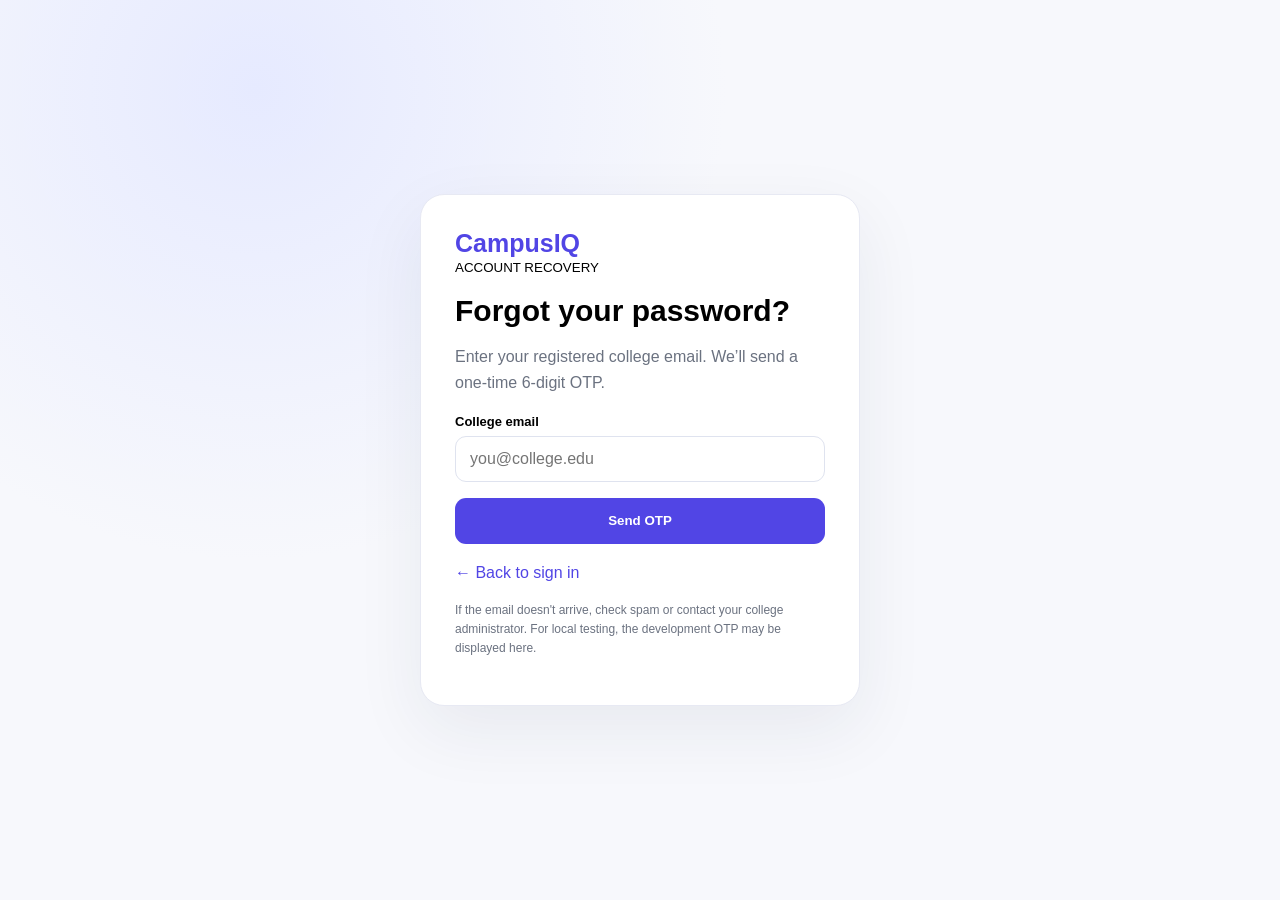
==== src/main/resources/static/forgot-password.html @ 7d37973e "Improve responsive dashboard and timetable management Co-authored-by: Copilot <223556219+Copilot@use" ====
<!doctype html>
<html lang="en"><head><meta charset="utf-8"><meta name="viewport" content="width=device-width,initial-scale=1"><title>Forgot password · CampusIQ</title><link rel="stylesheet" href="/styles.css"><style>
*{box-sizing:border-box}body{min-height:100vh;display:grid;place-items:center;background:radial-gradient(circle at 20% 10%,#e6eaff,transparent 36%),#f7f8fc;padding:20px;font-family:Arial,sans-serif;margin:0}.card{width:min(100%,440px);background:#fff;border:1px solid #e7e9f3;border-radius:24px;padding:clamp(22px,5vw,34px);box-shadow:0 24px 70px #20254a12}.brand{font-size:25px;font-weight:800;color:#5145e5}h1{margin:18px 0 8px;font-size:clamp(24px,6vw,30px)}p{color:#6b7280;line-height:1.6}label{display:block;font-size:13px;font-weight:700;margin:18px 0 7px}input{width:100%;padding:13px 14px;border:1px solid #dfe3ef;border-radius:11px;font:inherit;min-width:0}button{margin-top:16px;width:100%;border:0;border-radius:11px;background:#5145e5;color:white;padding:13px;font-weight:700;cursor:pointer;min-height:46px}button:disabled{opacity:.6;cursor:wait}.notice{margin-top:16px;padding:12px;border-radius:10px;background:#f3f4f6;color:#374151;font-size:13px;display:none;white-space:pre-wrap;overflow-wrap:anywhere}.notice.error{background:#fff0f0;color:#9f2222}a{color:#5145e5;text-decoration:none}.step{display:none}.step.active{display:block}.small{font-size:12px}
</style></head><body><main class="card"><div class="brand">CampusIQ</div><small>ACCOUNT RECOVERY</small><section id="emailStep" class="step active"><h1>Forgot your password?</h1><p>Enter your registered college email. We’ll send a one-time 6-digit OTP.</p><form id="sendForm"><label for="email">College email</label><input id="email" type="email" required maxlength="160" autocomplete="email" placeholder="you@college.edu"><button id="sendBtn">Send OTP</button></form></section><section id="otpStep" class="step"><h1>Verify your OTP</h1><p>Enter the 6-digit code sent to <strong id="emailLabel"></strong>. The code expires in 10 minutes.</p><form id="verifyForm"><label for="otp">6-digit OTP</label><input id="otp" inputmode="numeric" autocomplete="one-time-code" pattern="[0-9]{6}" maxlength="6" required placeholder="123456"><button id="verifyBtn">Verify OTP</button></form><button id="resendBtn" type="button" style="background:#eef0f8;color:#333">Send a new OTP</button></section><div id="notice" class="notice" role="status"></div><p><a href="/login.html">← Back to sign in</a></p><p class="small">If the email doesn't arrive, check spam or contact your college administrator. For local testing, the development OTP may be displayed here.</p></main>
<script>
const $=s=>document.querySelector(s),notice=$('#notice');let currentEmail='';const accountType=new URLSearchParams(location.search).get('account')==='staff'?'STAFF':'STUDENT';if(accountType==='STAFF'){document.title='Staff password recovery · CampusIQ';document.querySelector('small').textContent='STAFF ACCOUNT RECOVERY';document.querySelector('#emailStep h1').textContent='Forgot your staff password?';document.querySelector('#emailStep p').textContent='Enter your registered administrator or teacher email. We’ll send a one-time 6-digit OTP.';document.querySelector('#email').placeholder='staff@college.edu';document.querySelector('a[href="/login.html"]').href='/staff-login.html';}
function showMessage(t,bad=false){notice.style.display='block';notice.classList.toggle('error',bad);notice.textContent=t}
function showStep(id){document.querySelectorAll('.step').forEach(s=>s.classList.remove('active'));$(id).classList.add('active')}
async function sendOtp(){currentEmail=$('#email').value.trim().toLowerCase();if(!currentEmail){showMessage('Enter your registered college email.',true);return}$('#sendBtn').disabled=true;$('#resendBtn').disabled=true;showMessage('Sending OTP…');try{const r=await fetch('/api/auth/forgot-password',{method:'POST',headers:{'Content-Type':'application/json'},body:JSON.stringify({email:currentEmail,accountType})});const d=await r.json();if(!r.ok)throw Error(d.message||d.error||'Could not send OTP');$('#emailLabel').textContent=currentEmail;showStep('#otpStep');if(d.developmentOtp){showMessage(d.message+'\nLocal development OTP: '+d.developmentOtp)}else showMessage(d.message+' Check your inbox and spam folder.')}catch(e){showMessage(e.message,true)}finally{$('#sendBtn').disabled=false;$('#resendBtn').disabled=false}}
$('#sendForm').addEventListener('submit',e=>{e.preventDefault();sendOtp()});$('#resendBtn').addEventListener('click',sendOtp);
$('#verifyForm').addEventListener('submit',async e=>{e.preventDefault();$('#verifyBtn').disabled=true;showMessage('Verifying OTP…');try{const r=await fetch('/api/auth/verify-reset-otp',{method:'POST',headers:{'Content-Type':'application/json'},body:JSON.stringify({email:currentEmail,otp:$('#otp').value.trim(),accountType})});const d=await r.json();if(!r.ok)throw Error(d.message||d.error||'OTP verification failed');location.href='/reset-password.html?token='+encodeURIComponent(d.resetToken)+'&account='+accountType.toLowerCase()}catch(err){showMessage(err.message,true)}finally{$('#verifyBtn').disabled=false}});
</script></body></html>
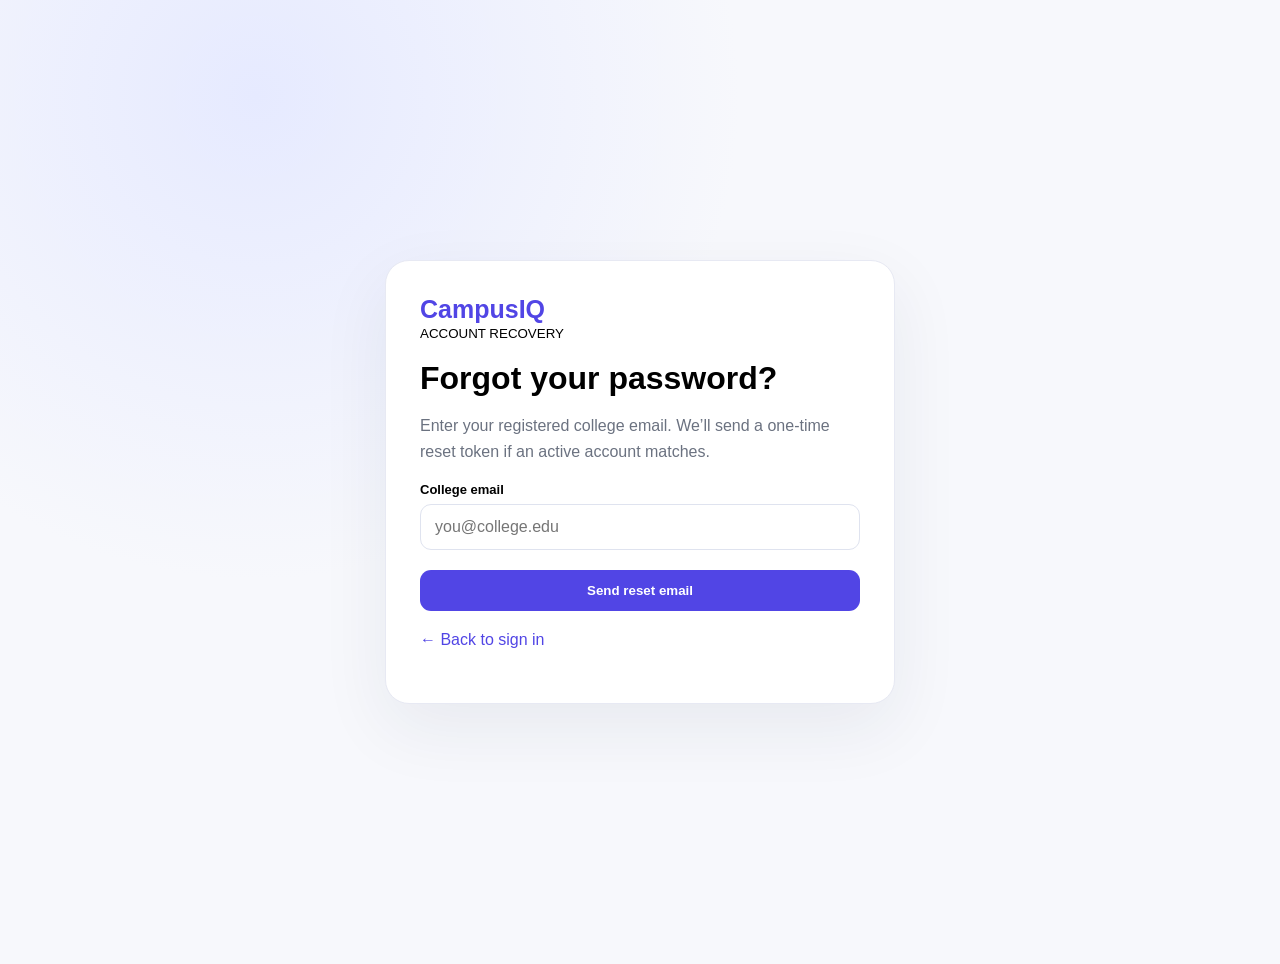
==== commit 42dad8ea: "Initial commit" ====
--- a/src/main/resources/static/forgot-password.html
+++ b/src/main/resources/static/forgot-password.html
@@ -1,12 +1 @@
-<!doctype html>
-<html lang="en"><head><meta charset="utf-8"><meta name="viewport" content="width=device-width,initial-scale=1"><title>Forgot password · CampusIQ</title><link rel="stylesheet" href="/styles.css"><style>
-*{box-sizing:border-box}body{min-height:100vh;display:grid;place-items:center;background:radial-gradient(circle at 20% 10%,#e6eaff,transparent 36%),#f7f8fc;padding:20px;font-family:Arial,sans-serif;margin:0}.card{width:min(100%,440px);background:#fff;border:1px solid #e7e9f3;border-radius:24px;padding:clamp(22px,5vw,34px);box-shadow:0 24px 70px #20254a12}.brand{font-size:25px;font-weight:800;color:#5145e5}h1{margin:18px 0 8px;font-size:clamp(24px,6vw,30px)}p{color:#6b7280;line-height:1.6}label{display:block;font-size:13px;font-weight:700;margin:18px 0 7px}input{width:100%;padding:13px 14px;border:1px solid #dfe3ef;border-radius:11px;font:inherit;min-width:0}button{margin-top:16px;width:100%;border:0;border-radius:11px;background:#5145e5;color:white;padding:13px;font-weight:700;cursor:pointer;min-height:46px}button:disabled{opacity:.6;cursor:wait}.notice{margin-top:16px;padding:12px;border-radius:10px;background:#f3f4f6;color:#374151;font-size:13px;display:none;white-space:pre-wrap;overflow-wrap:anywhere}.notice.error{background:#fff0f0;color:#9f2222}a{color:#5145e5;text-decoration:none}.step{display:none}.step.active{display:block}.small{font-size:12px}
-</style></head><body><main class="card"><div class="brand">CampusIQ</div><small>ACCOUNT RECOVERY</small><section id="emailStep" class="step active"><h1>Forgot your password?</h1><p>Enter your registered college email. We’ll send a one-time 6-digit OTP.</p><form id="sendForm"><label for="email">College email</label><input id="email" type="email" required maxlength="160" autocomplete="email" placeholder="you@college.edu"><button id="sendBtn">Send OTP</button></form></section><section id="otpStep" class="step"><h1>Verify your OTP</h1><p>Enter the 6-digit code sent to <strong id="emailLabel"></strong>. The code expires in 10 minutes.</p><form id="verifyForm"><label for="otp">6-digit OTP</label><input id="otp" inputmode="numeric" autocomplete="one-time-code" pattern="[0-9]{6}" maxlength="6" required placeholder="123456"><button id="verifyBtn">Verify OTP</button></form><button id="resendBtn" type="button" style="background:#eef0f8;color:#333">Send a new OTP</button></section><div id="notice" class="notice" role="status"></div><p><a href="/login.html">← Back to sign in</a></p><p class="small">If the email doesn't arrive, check spam or contact your college administrator. For local testing, the development OTP may be displayed here.</p></main>
-<script>
-const $=s=>document.querySelector(s),notice=$('#notice');let currentEmail='';const accountType=new URLSearchParams(location.search).get('account')==='staff'?'STAFF':'STUDENT';if(accountType==='STAFF'){document.title='Staff password recovery · CampusIQ';document.querySelector('small').textContent='STAFF ACCOUNT RECOVERY';document.querySelector('#emailStep h1').textContent='Forgot your staff password?';document.querySelector('#emailStep p').textContent='Enter your registered administrator or teacher email. We’ll send a one-time 6-digit OTP.';document.querySelector('#email').placeholder='staff@college.edu';document.querySelector('a[href="/login.html"]').href='/staff-login.html';}
-function showMessage(t,bad=false){notice.style.display='block';notice.classList.toggle('error',bad);notice.textContent=t}
-function showStep(id){document.querySelectorAll('.step').forEach(s=>s.classList.remove('active'));$(id).classList.add('active')}
-async function sendOtp(){currentEmail=$('#email').value.trim().toLowerCase();if(!currentEmail){showMessage('Enter your registered college email.',true);return}$('#sendBtn').disabled=true;$('#resendBtn').disabled=true;showMessage('Sending OTP…');try{const r=await fetch('/api/auth/forgot-password',{method:'POST',headers:{'Content-Type':'application/json'},body:JSON.stringify({email:currentEmail,accountType})});const d=await r.json();if(!r.ok)throw Error(d.message||d.error||'Could not send OTP');$('#emailLabel').textContent=currentEmail;showStep('#otpStep');if(d.developmentOtp){showMessage(d.message+'\nLocal development OTP: '+d.developmentOtp)}else showMessage(d.message+' Check your inbox and spam folder.')}catch(e){showMessage(e.message,true)}finally{$('#sendBtn').disabled=false;$('#resendBtn').disabled=false}}
-$('#sendForm').addEventListener('submit',e=>{e.preventDefault();sendOtp()});$('#resendBtn').addEventListener('click',sendOtp);
-$('#verifyForm').addEventListener('submit',async e=>{e.preventDefault();$('#verifyBtn').disabled=true;showMessage('Verifying OTP…');try{const r=await fetch('/api/auth/verify-reset-otp',{method:'POST',headers:{'Content-Type':'application/json'},body:JSON.stringify({email:currentEmail,otp:$('#otp').value.trim(),accountType})});const d=await r.json();if(!r.ok)throw Error(d.message||d.error||'OTP verification failed');location.href='/reset-password.html?token='+encodeURIComponent(d.resetToken)+'&account='+accountType.toLowerCase()}catch(err){showMessage(err.message,true)}finally{$('#verifyBtn').disabled=false}});
-</script></body></html>
+<!doctype html><html lang="en"><head><meta charset="utf-8"><meta name="viewport" content="width=device-width,initial-scale=1"><title>Reset password · CampusIQ</title><link rel="stylesheet" href="/styles.css"><style>body{min-height:100vh;display:grid;place-items:center;background:radial-gradient(circle at 20% 10%,#e6eaff,transparent 36%),#f7f8fc;padding:24px;font-family:Arial,sans-serif}.card{width:min(100%,440px);background:white;border:1px solid #e7e9f3;border-radius:24px;padding:34px;box-shadow:0 24px 70px #20254a12}h1{margin:18px 0 8px}p{color:#6b7280;line-height:1.6}label{display:block;font-size:13px;font-weight:700;margin:18px 0 7px}input{width:100%;box-sizing:border-box;padding:13px 14px;border:1px solid #dfe3ef;border-radius:11px;font:inherit}button{margin-top:20px;width:100%;border:0;border-radius:11px;background:#5145e5;color:white;padding:13px;font-weight:700;cursor:pointer}.notice{margin-top:16px;padding:12px;border-radius:10px;background:#f3f4f6;color:#374151;font-size:13px;display:none;white-space:pre-wrap}a{color:#5145e5;text-decoration:none}.brand{font-size:25px;font-weight:800;color:#5145e5}</style></head><body><main class="card"><div class="brand">CampusIQ</div><small>ACCOUNT RECOVERY</small><h1>Forgot your password?</h1><p>Enter your registered college email. We’ll send a one-time reset token if an active account matches.</p><form id="form"><label for="email">College email</label><input id="email" type="email" required placeholder="you@college.edu"><button>Send reset email</button></form><div id="notice" class="notice" role="status"></div><p><a href="/login.html">← Back to sign in</a></p></main><script>const form=document.querySelector('#form'),notice=document.querySelector('#notice');form.addEventListener('submit',async e=>{e.preventDefault();notice.style.display='block';notice.textContent='Sending request…';try{const r=await fetch('/api/auth/forgot-password',{method:'POST',headers:{'Content-Type':'application/json'},body:JSON.stringify({email:email.value})});const d=await r.json();if(!r.ok)throw Error(d.message||d.error||'Request failed');notice.textContent=d.message+' Check your inbox and spam folder.'}catch(err){notice.textContent=err.message}});</script></body></html>
